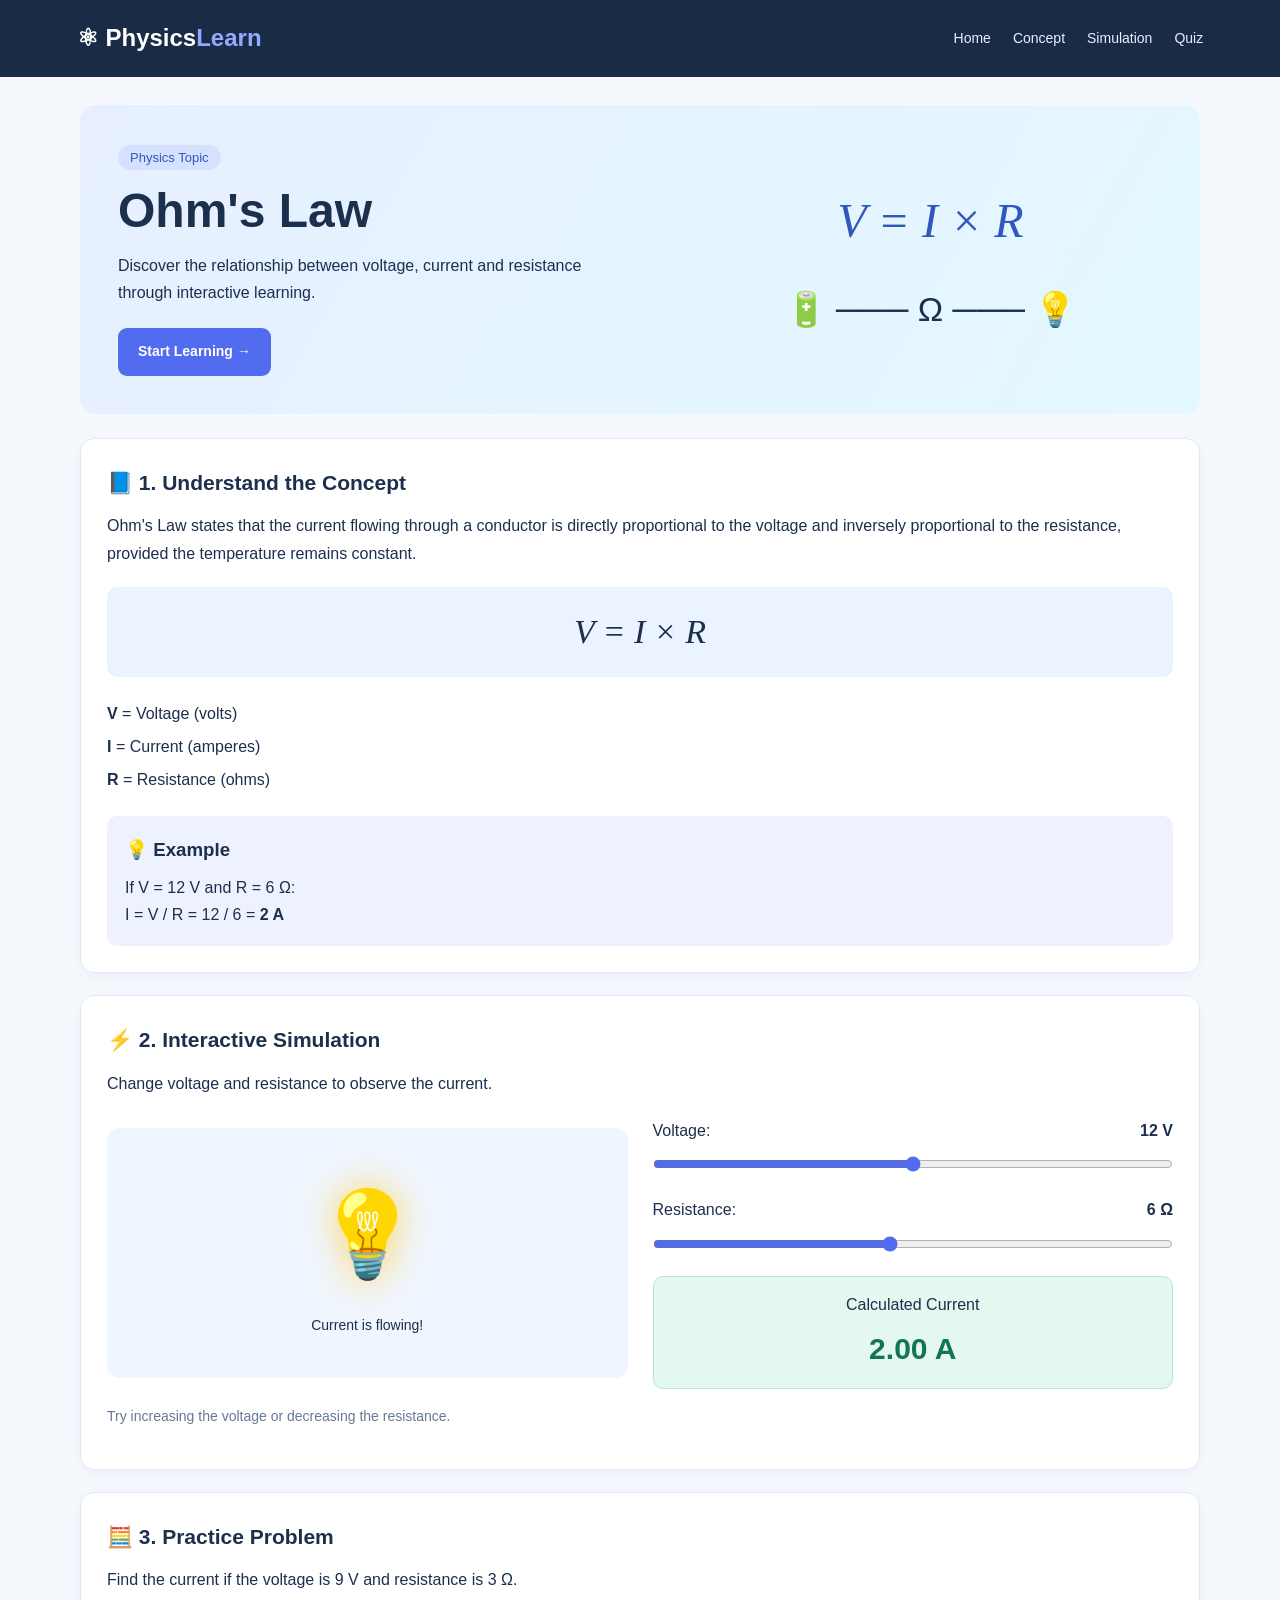
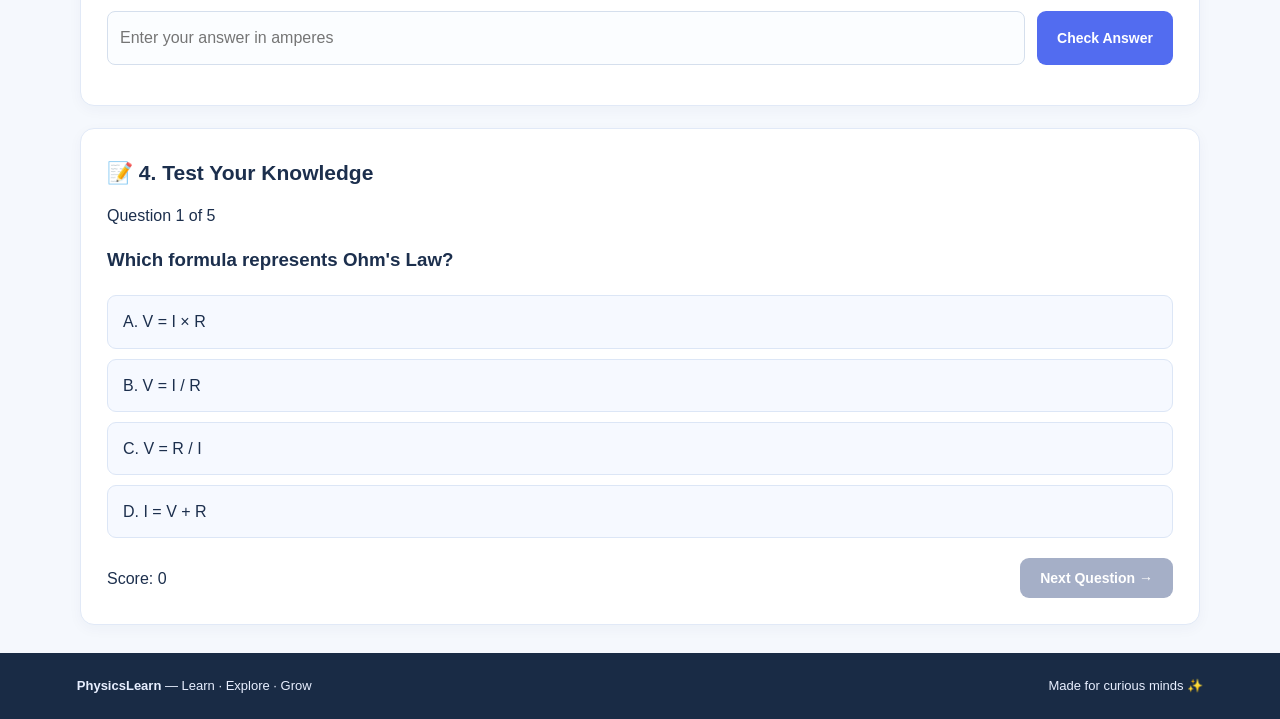
==== index.html @ 11afc1d6 "Added a commit" ====
<!DOCTYPE html>
<html lang="en">
<head>
  <meta charset="UTF-8">
  <meta name="viewport" content="width=device-width, initial-scale=1.0">
  <title>PhysicsLearn | Ohm's Law</title>
  <link rel="stylesheet" href="style.css">
</head>
<body>

  <header class="navbar">
    <a href="#" class="logo">⚛ Physics<span>Learn</span></a>
    <nav>
      <a href="#home">Home</a>
      <a href="#concept">Concept</a>
      <a href="#simulation">Simulation</a>
      <a href="#quiz">Quiz</a>
    </nav>
  </header>

  <main class="container">

    <!-- Hero section -->
    <section class="hero" id="home">
      <div>
        <span class="tag">Physics Topic</span>
        <h1>Ohm's Law</h1>
        <p>
          Discover the relationship between voltage, current
          and resistance through interactive learning.
        </p>
        <a href="#concept" class="btn">Start Learning →</a>
      </div>

      <div class="hero-formula">
        <span>V = I × R</span>
        <div class="circuit">🔋 ─── Ω ─── 💡</div>
      </div>
    </section>

    <!-- Concept section -->
    <section class="card" id="concept">
      <h2>📘 1. Understand the Concept</h2>

      <p>
        Ohm's Law states that the current flowing through
        a conductor is directly proportional to the voltage
        and inversely proportional to the resistance,
        provided the temperature remains constant.
      </p>

      <div class="formula">V = I × R</div>

      <ul class="definitions">
        <li><strong>V</strong> = Voltage (volts)</li>
        <li><strong>I</strong> = Current (amperes)</li>
        <li><strong>R</strong> = Resistance (ohms)</li>
      </ul>

      <div class="example">
        <h3>💡 Example</h3>
        <p>If V = 12 V and R = 6 Ω:</p>
        <p>I = V / R = 12 / 6 = <strong>2 A</strong></p>
      </div>
    </section>

    <!-- Interactive simulation -->
    <section class="card" id="simulation">
      <h2>⚡ 2. Interactive Simulation</h2>
      <p>Change voltage and resistance to observe the current.</p>

      <div class="simulation">
        <div class="bulb-area">
          <div id="bulb" class="bulb">💡</div>
          <p id="circuitStatus">Current is flowing!</p>
        </div>

        <div class="controls">
          <label for="voltage">
            Voltage: <strong><span id="voltageValue">12</span> V</strong>
          </label>
          <input type="range" id="voltage" min="0" max="24" value="12">

          <label for="resistance">
            Resistance: <strong><span id="resistanceValue">6</span> Ω</strong>
          </label>
          <input type="range" id="resistance" min="1" max="12" value="6">

          <div class="result">
            <span>Calculated Current</span>
            <h2 id="currentValue">2.00 A</h2>
          </div>
        </div>
      </div>
      <p class="hint">Try increasing the voltage or decreasing the resistance.</p>
    </section>

    <!-- Practice section -->
    <section class="card" id="practice">
      <h2>🧮 3. Practice Problem</h2>
      <p>Find the current if the voltage is 9 V and resistance is 3 Ω.</p>

      <form id="practiceForm">
        <input
          type="number"
          id="practiceAnswer"
          placeholder="Enter your answer in amperes"
          step="any"
          required
        >
        <button class="btn" type="submit">Check Answer</button>
      </form>

      <p id="practiceFeedback" class="feedback" aria-live="polite"></p>
    </section>

    <!-- Quiz section -->
    <section class="card" id="quiz">
      <h2>📝 4. Test Your Knowledge</h2>
      <p id="questionNumber">Question 1 of 5</p>
      <h3 id="questionText">Loading question...</h3>

      <div id="options" class="options"></div>

      <p id="quizFeedback" aria-live="polite"></p>

      <div class="quiz-footer">
        <span id="score">Score: 0</span>
        <button id="nextButton" class="btn" disabled>Next Question →</button>
      </div>
    </section>

  </main>

  <footer>
    <p><strong>PhysicsLearn</strong> — Learn · Explore · Grow</p>
    <p>Made for curious minds ✨</p>
  </footer>

  <script src="script.js"></script>
</body>
</html>
---- style.css ----
* {
  margin: 0;
  padding: 0;
  box-sizing: border-box;
}

html {
  scroll-behavior: smooth;
}

body {
  font-family: "Segoe UI", Arial, sans-serif;
  background: #f5f8fd;
  color: #1c2f4d;
  line-height: 1.7;
}

.navbar {
  background: #192b45;
  color: white;
  padding: 18px 6%;
  display: flex;
  align-items: center;
  justify-content: space-between;
  gap: 20px;
  flex-wrap: wrap;
}

.logo {
  color: white;
  font-size: 24px;
  font-weight: bold;
  text-decoration: none;
}

.logo span {
  color: #91aaff;
}

nav {
  display: flex;
  gap: 22px;
  flex-wrap: wrap;
}

nav a {
  color: #e8efff;
  text-decoration: none;
  font-size: 14px;
}

nav a:hover {
  color: #91aaff;
}

.container {
  width: min(1120px, 92%);
  margin: 28px auto;
}

.hero {
  background: linear-gradient(120deg, #e7efff, #e3f8ff);
  padding: 38px;
  border-radius: 16px;
  display: grid;
  grid-template-columns: 1.2fr 1fr;
  gap: 25px;
  align-items: center;
  margin-bottom: 24px;
}

.tag {
  background: #d5e1ff;
  color: #3158bc;
  padding: 5px 12px;
  border-radius: 20px;
  font-size: 13px;
}

h1 {
  font-size: clamp(34px, 5vw, 48px);
  margin: 12px 0;
  line-height: 1.2;
}

.hero p {
  max-width: 480px;
  margin-bottom: 22px;
}

.hero-formula {
  text-align: center;
}

.hero-formula span {
  font-size: clamp(30px, 4vw, 48px);
  font-family: Georgia, serif;
  font-style: italic;
  color: #3158bc;
}

.circuit {
  margin-top: 20px;
  font-size: clamp(20px, 3vw, 34px);
}

.btn {
  display: inline-block;
  background: #526cf0;
  color: white;
  border: none;
  border-radius: 9px;
  padding: 12px 20px;
  font-size: 14px;
  font-weight: 600;
  text-decoration: none;
  cursor: pointer;
  transition: background 0.2s, transform 0.2s;
}

.btn:hover {
  background: #3e54d0;
  transform: translateY(-1px);
}

.btn:disabled {
  background: #a5afc7;
  cursor: not-allowed;
  transform: none;
}

.card {
  background: white;
  border: 1px solid #e1e9f7;
  border-radius: 14px;
  padding: 26px;
  margin-bottom: 22px;
  box-shadow: 0 4px 14px rgba(30, 55, 100, 0.04);
  scroll-margin-top: 20px;
}

.card h2 {
  font-size: 21px;
  margin-bottom: 12px;
}

.card > p {
  margin-bottom: 14px;
}

.formula {
  background: #eaf3ff;
  padding: 16px;
  text-align: center;
  font-family: Georgia, serif;
  font-size: 34px;
  font-style: italic;
  margin: 20px 0;
  border-radius: 10px;
}

.definitions {
  list-style: none;
  margin: 12px 0 20px;
}

.definitions li {
  padding: 3px 0;
}

.example {
  background: #eef2ff;
  border-radius: 10px;
  padding: 18px;
}

.example h3 {
  margin-bottom: 8px;
}

.simulation {
  display: grid;
  grid-template-columns: 1fr 1fr;
  gap: 25px;
  margin-top: 20px;
  align-items: center;
}

.bulb-area {
  background: #f0f6ff;
  border-radius: 12px;
  min-height: 250px;
  display: flex;
  flex-direction: column;
  align-items: center;
  justify-content: center;
  gap: 14px;
}

.bulb {
  font-size: 78px;
  filter: grayscale(1);
  transition: filter 0.25s, transform 0.25s;
}

.bulb.lit {
  filter: grayscale(0) drop-shadow(0 0 18px #ffd45b);
  transform: scale(1.08);
}

.bulb-area p {
  font-size: 14px;
}

.controls {
  display: flex;
  flex-direction: column;
  gap: 12px;
}

.controls label {
  display: flex;
  justify-content: space-between;
  gap: 12px;
}

input[type="range"] {
  width: 100%;
  accent-color: #526cf0;
  cursor: pointer;
  margin-bottom: 12px;
}

.result {
  background: #e4f8ef;
  border: 1px solid #b8e8d0;
  padding: 14px;
  text-align: center;
  border-radius: 10px;
}

.result h2 {
  font-size: 30px;
  color: #137653;
  margin: 5px 0 0;
}

.hint {
  color: #667995;
  font-size: 14px;
  margin-top: 16px;
}

#practiceForm {
  display: flex;
  gap: 12px;
  flex-wrap: wrap;
  margin-top: 18px;
}

#practiceAnswer {
  flex: 1;
  min-width: 180px;
}

input[type="number"] {
  border: 1px solid #d5dfed;
  background: #fbfdff;
  padding: 12px;
  border-radius: 8px;
  font: inherit;
}

.feedback {
  margin-top: 12px;
  font-weight: 600;
}

.options {
  display: grid;
  gap: 10px;
  margin: 20px 0;
}

.option {
  background: #f6f9ff;
  border: 1px solid #dce6f6;
  padding: 12px 15px;
  border-radius: 9px;
  cursor: pointer;
  text-align: left;
  color: #1c2f4d;
  font: inherit;
}

.option:hover:not(:disabled) {
  border-color: #526cf0;
  background: #edf1ff;
}

.option:disabled {
  cursor: default;
}

.option.correct {
  background: #e3f8ed;
  border-color: #36a879;
}

.option.incorrect {
  background: #fff0f0;
  border-color: #dc7777;
}

.quiz-footer {
  display: flex;
  justify-content: space-between;
  align-items: center;
  gap: 15px;
  flex-wrap: wrap;
}

#quizFeedback {
  font-weight: 600;
  margin-bottom: 12px;
}

footer {
  background: #192b45;
  color: #e8efff;
  padding: 22px 6%;
  display: flex;
  justify-content: space-between;
  gap: 12px;
  flex-wrap: wrap;
  font-size: 13px;
}

@media (max-width: 700px) {
  .navbar {
    flex-direction: column;
    align-items: flex-start;
  }

  nav {
    gap: 14px;
  }

  .hero {
    grid-template-columns: 1fr;
    padding: 25px;
  }

  .hero-formula {
    padding-top: 10px;
  }

  .card {
    padding: 19px;
  }

  .simulation {
    grid-template-columns: 1fr;
  }

  .bulb-area {
    min-height: 190px;
  }

  footer {
    flex-direction: column;
  }
}
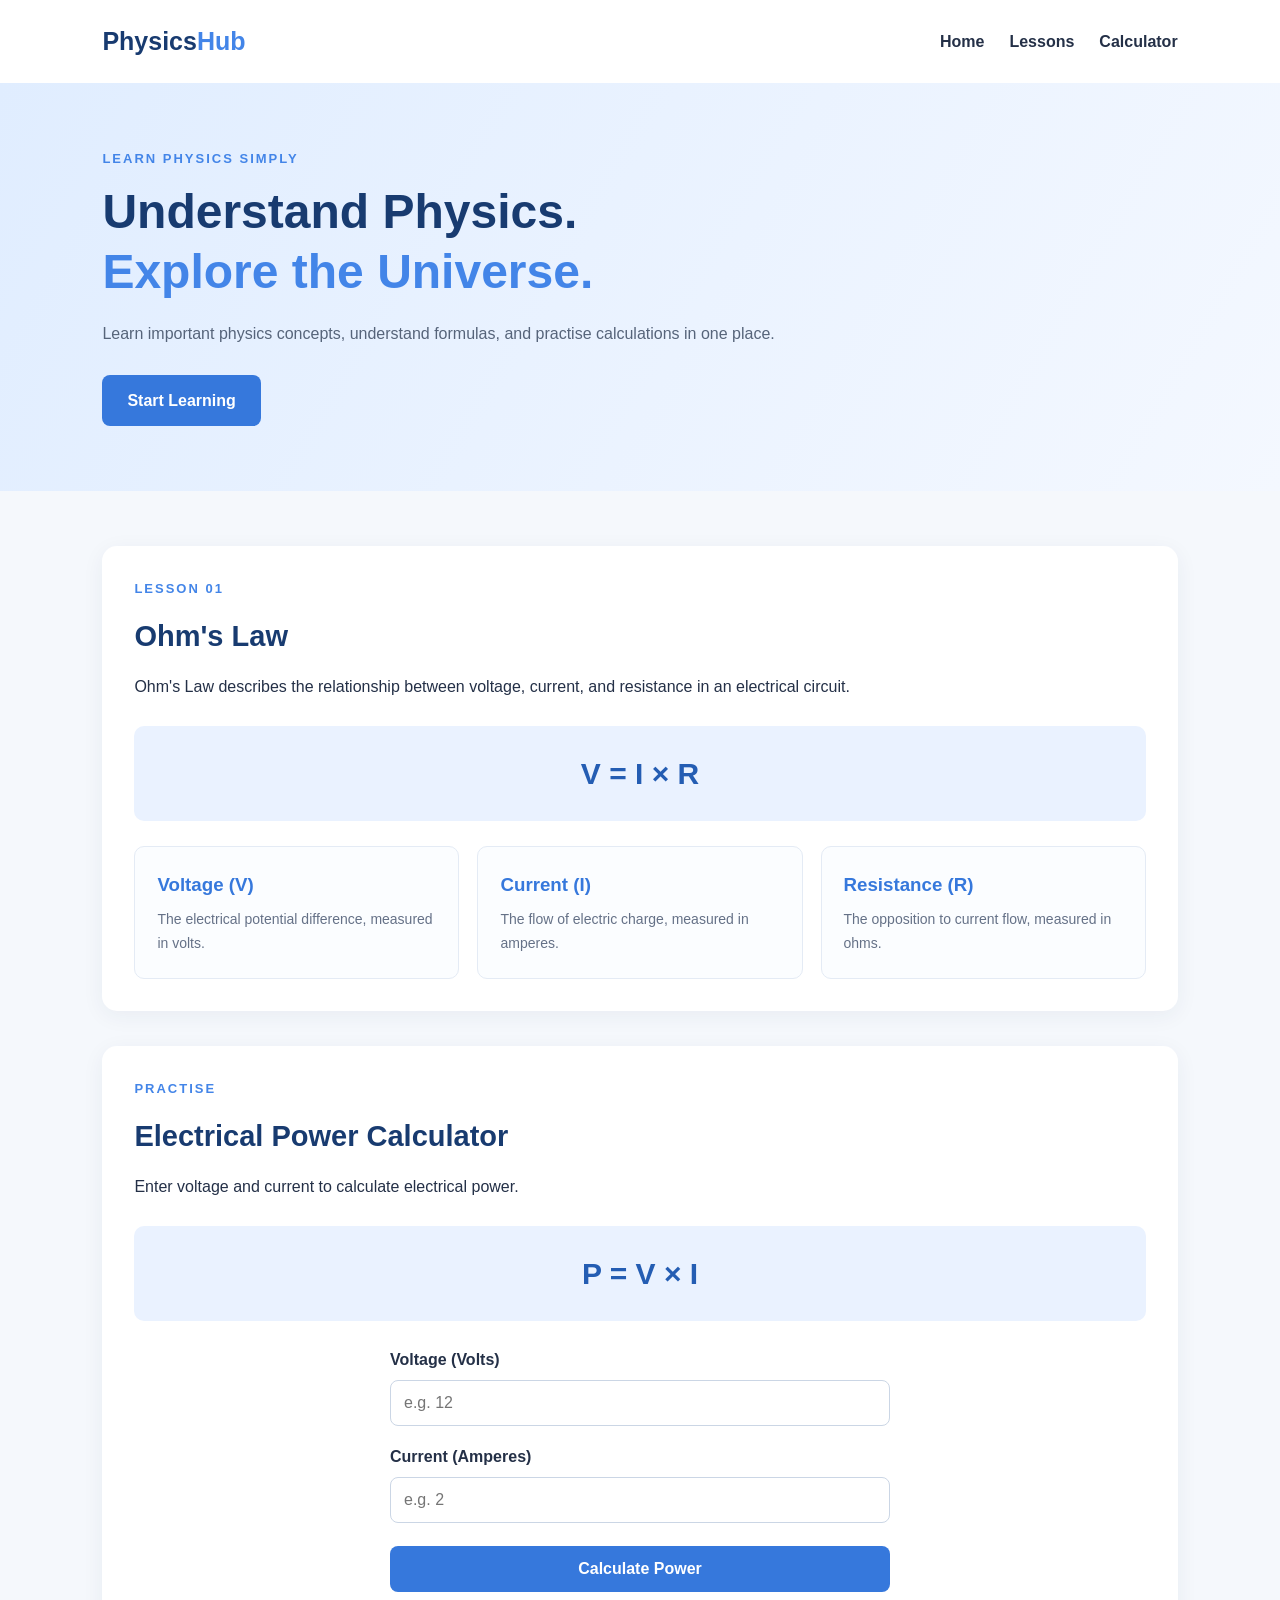
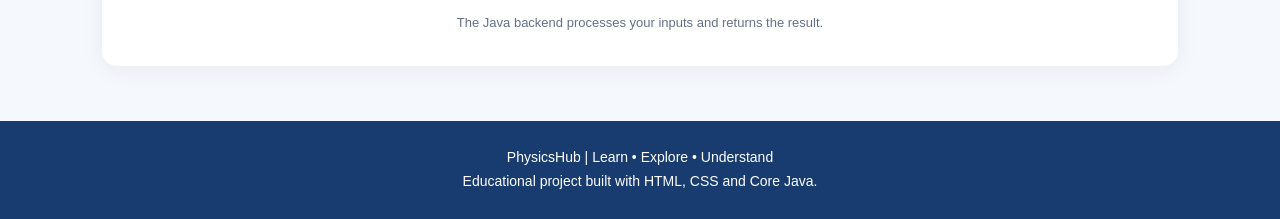
==== commit 9e6f0e58: "added new file" ====
--- a/index.html
+++ b/index.html
@@ -2,142 +2,114 @@
 <!DOCTYPE html>
 <html lang="en">
 <head>
-  <meta charset="UTF-8">
-  <meta name="viewport" content="width=device-width, initial-scale=1.0">
-  <title>PhysicsLearn | Ohm's Law</title>
-  <link rel="stylesheet" href="style.css">
+    <meta charset="UTF-8">
+    <meta name="viewport" content="width=device-width, initial-scale=1.0">
+    <title>Physics Learning Hub</title>
+    <link rel="stylesheet" href="/style.css">
 </head>
 <body>
 
-  <header class="navbar">
-    <a href="#" class="logo">⚛ Physics<span>Learn</span></a>
-    <nav>
-      <a href="#home">Home</a>
-      <a href="#concept">Concept</a>
-      <a href="#simulation">Simulation</a>
-      <a href="#quiz">Quiz</a>
-    </nav>
-  </header>
+    <header class="header">
+        <div class="logo">Physics<span>Hub</span></div>
+        <nav>
+            <a href="#home">Home</a>
+            <a href="#lesson">Lessons</a>
+            <a href="#calculator">Calculator</a>
+        </nav>
+    </header>
 
-  <main class="container">
-
-    <!-- Hero section -->
     <section class="hero" id="home">
-      <div>
-        <span class="tag">Physics Topic</span>
-        <h1>Ohm's Law</h1>
-        <p>
-          Discover the relationship between voltage, current
-          and resistance through interactive learning.
-        </p>
-        <a href="#concept" class="btn">Start Learning →</a>
-      </div>
-
-      <div class="hero-formula">
-        <span>V = I × R</span>
-        <div class="circuit">🔋 ─── Ω ─── 💡</div>
-      </div>
+        <div class="hero-content">
+            <p class="tag">LEARN PHYSICS SIMPLY</p>
+            <h1>Understand Physics.<br><span>Explore the Universe.</span></h1>
+            <p>
+                Learn important physics concepts, understand formulas,
+                and practise calculations in one place.
+            </p>
+            <a href="#lesson" class="btn">Start Learning</a>
+        </div>
     </section>
 
-    <!-- Concept section -->
-    <section class="card" id="concept">
-      <h2>📘 1. Understand the Concept</h2>
+    <main class="container">
 
-      <p>
-        Ohm's Law states that the current flowing through
-        a conductor is directly proportional to the voltage
-        and inversely proportional to the resistance,
-        provided the temperature remains constant.
-      </p>
+        <section id="lesson" class="lesson">
+            <p class="tag">LESSON 01</p>
+            <h2>Ohm's Law</h2>
 
-      <div class="formula">V = I × R</div>
+            <p>
+                Ohm's Law describes the relationship between voltage,
+                current, and resistance in an electrical circuit.
+            </p>
 
-      <ul class="definitions">
-        <li><strong>V</strong> = Voltage (volts)</li>
-        <li><strong>I</strong> = Current (amperes)</li>
-        <li><strong>R</strong> = Resistance (ohms)</li>
-      </ul>
+            <div class="formula">
+                V = I × R
+            </div>
 
-      <div class="example">
-        <h3>💡 Example</h3>
-        <p>If V = 12 V and R = 6 Ω:</p>
-        <p>I = V / R = 12 / 6 = <strong>2 A</strong></p>
-      </div>
-    </section>
+            <div class="concept-grid">
+                <article class="concept">
+                    <h3>Voltage (V)</h3>
+                    <p>The electrical potential difference, measured in volts.</p>
+                </article>
 
-    <!-- Interactive simulation -->
-    <section class="card" id="simulation">
-      <h2>⚡ 2. Interactive Simulation</h2>
-      <p>Change voltage and resistance to observe the current.</p>
+                <article class="concept">
+                    <h3>Current (I)</h3>
+                    <p>The flow of electric charge, measured in amperes.</p>
+                </article>
 
-      <div class="simulation">
-        <div class="bulb-area">
-          <div id="bulb" class="bulb">💡</div>
-          <p id="circuitStatus">Current is flowing!</p>
-        </div>
+                <article class="concept">
+                    <h3>Resistance (R)</h3>
+                    <p>The opposition to current flow, measured in ohms.</p>
+                </article>
+            </div>
+        </section>
 
-        <div class="controls">
-          <label for="voltage">
-            Voltage: <strong><span id="voltageValue">12</span> V</strong>
-          </label>
-          <input type="range" id="voltage" min="0" max="24" value="12">
+        <section id="calculator" class="calculator">
+            <p class="tag">PRACTISE</p>
+            <h2>Electrical Power Calculator</h2>
 
-          <label for="resistance">
-            Resistance: <strong><span id="resistanceValue">6</span> Ω</strong>
-          </label>
-          <input type="range" id="resistance" min="1" max="12" value="6">
+            <p>
+                Enter voltage and current to calculate electrical power.
+            </p>
 
-          <div class="result">
-            <span>Calculated Current</span>
-            <h2 id="currentValue">2.00 A</h2>
-          </div>
-        </div>
-      </div>
-      <p class="hint">Try increasing the voltage or decreasing the resistance.</p>
-    </section>
+            <div class="formula">
+                P = V × I
+            </div>
 
-    <!-- Practice section -->
-    <section class="card" id="practice">
-      <h2>🧮 3. Practice Problem</h2>
-      <p>Find the current if the voltage is 9 V and resistance is 3 Ω.</p>
+            <form action="/calculate" method="POST">
+                <label for="voltage">Voltage (Volts)</label>
+                <input
+                    type="number"
+                    id="voltage"
+                    name="voltage"
+                    min="0"
+                    step="any"
+                    placeholder="e.g. 12"
+                    required>
 
-      <form id="practiceForm">
-        <input
-          type="number"
-          id="practiceAnswer"
-          placeholder="Enter your answer in amperes"
-          step="any"
-          required
-        >
-        <button class="btn" type="submit">Check Answer</button>
-      </form>
+                <label for="current">Current (Amperes)</label>
+                <input
+                    type="number"
+                    id="current"
+                    name="current"
+                    min="0"
+                    step="any"
+                    placeholder="e.g. 2"
+                    required>
 
-      <p id="practiceFeedback" class="feedback" aria-live="polite"></p>
-    </section>
+                <button type="submit">Calculate Power</button>
+            </form>
 
-    <!-- Quiz section -->
-    <section class="card" id="quiz">
-      <h2>📝 4. Test Your Knowledge</h2>
-      <p id="questionNumber">Question 1 of 5</p>
-      <h3 id="questionText">Loading question...</h3>
+            <p class="note">
+                The Java backend processes your inputs and returns the result.
+            </p>
+        </section>
 
-      <div id="options" class="options"></div>
+    </main>
 
-      <p id="quizFeedback" aria-live="polite"></p>
+    <footer>
+        <p>PhysicsHub | Learn • Explore • Understand</p>
+        <p>Educational project built with HTML, CSS and Core Java.</p>
+    </footer>
 
-      <div class="quiz-footer">
-        <span id="score">Score: 0</span>
-        <button id="nextButton" class="btn" disabled>Next Question →</button>
-      </div>
-    </section>
-
-  </main>
-
-  <footer>
-    <p><strong>PhysicsLearn</strong> — Learn · Explore · Grow</p>
-    <p>Made for curious minds ✨</p>
-  </footer>
-
-  <script src="script.js"></script>
 </body>
-</html>
+</html>
--- a/style.css
+++ b/style.css
@@ -1,374 +1,244 @@
 
 * {
-  margin: 0;
-  padding: 0;
-  box-sizing: border-box;
+    margin: 0;
+    padding: 0;
+    box-sizing: border-box;
 }
 
 html {
-  scroll-behavior: smooth;
+    scroll-behavior: smooth;
 }
 
 body {
-  font-family: "Segoe UI", Arial, sans-serif;
-  background: #f5f8fd;
-  color: #1c2f4d;
-  line-height: 1.7;
-}
-
-.navbar {
-  background: #192b45;
-  color: white;
-  padding: 18px 6%;
-  display: flex;
-  align-items: center;
-  justify-content: space-between;
-  gap: 20px;
-  flex-wrap: wrap;
+    font-family: Arial, sans-serif;
+    background: #f5f8fc;
+    color: #243047;
+    line-height: 1.7;
+}
+
+.header {
+    display: flex;
+    justify-content: space-between;
+    align-items: center;
+    padding: 20px 8%;
+    background: #ffffff;
+    box-shadow: 0 2px 12px rgba(0, 0, 0, 0.05);
 }
 
 .logo {
-  color: white;
-  font-size: 24px;
-  font-weight: bold;
-  text-decoration: none;
+    font-size: 25px;
+    font-weight: bold;
+    color: #183b70;
 }
 
 .logo span {
-  color: #91aaff;
+    color: #4385e8;
 }
 
 nav {
-  display: flex;
-  gap: 22px;
-  flex-wrap: wrap;
+    display: flex;
+    gap: 25px;
 }
 
 nav a {
-  color: #e8efff;
-  text-decoration: none;
-  font-size: 14px;
+    text-decoration: none;
+    color: #243047;
+    font-weight: 600;
 }
 
 nav a:hover {
-  color: #91aaff;
+    color: #4385e8;
+}
+
+.hero {
+    min-height: 390px;
+    display: flex;
+    align-items: center;
+    padding: 65px 8%;
+    background: linear-gradient(120deg, #e0edff, #f4f8ff);
+}
+
+.hero-content {
+    max-width: 700px;
+}
+
+.tag {
+    color: #4385e8;
+    font-weight: bold;
+    font-size: 13px;
+    letter-spacing: 2px;
+    margin-bottom: 12px;
+}
+
+.hero h1 {
+    font-size: clamp(32px, 5vw, 48px);
+    line-height: 1.25;
+    margin-bottom: 18px;
+    color: #183b70;
+}
+
+.hero h1 span {
+    color: #4385e8;
+}
+
+.hero-content > p:not(.tag) {
+    margin-bottom: 28px;
+    color: #56647a;
+}
+
+.btn {
+    display: inline-block;
+    padding: 12px 25px;
+    border-radius: 8px;
+    background: #3678dc;
+    color: white;
+    text-decoration: none;
+    font-weight: bold;
+}
+
+.btn:hover {
+    background: #245db3;
 }
 
 .container {
-  width: min(1120px, 92%);
-  margin: 28px auto;
-}
-
-.hero {
-  background: linear-gradient(120deg, #e7efff, #e3f8ff);
-  padding: 38px;
-  border-radius: 16px;
-  display: grid;
-  grid-template-columns: 1.2fr 1fr;
-  gap: 25px;
-  align-items: center;
-  margin-bottom: 24px;
-}
-
-.tag {
-  background: #d5e1ff;
-  color: #3158bc;
-  padding: 5px 12px;
-  border-radius: 20px;
-  font-size: 13px;
-}
-
-h1 {
-  font-size: clamp(34px, 5vw, 48px);
-  margin: 12px 0;
-  line-height: 1.2;
-}
-
-.hero p {
-  max-width: 480px;
-  margin-bottom: 22px;
-}
-
-.hero-formula {
-  text-align: center;
-}
-
-.hero-formula span {
-  font-size: clamp(30px, 4vw, 48px);
-  font-family: Georgia, serif;
-  font-style: italic;
-  color: #3158bc;
-}
-
-.circuit {
-  margin-top: 20px;
-  font-size: clamp(20px, 3vw, 34px);
-}
-
-.btn {
-  display: inline-block;
-  background: #526cf0;
-  color: white;
-  border: none;
-  border-radius: 9px;
-  padding: 12px 20px;
-  font-size: 14px;
-  font-weight: 600;
-  text-decoration: none;
-  cursor: pointer;
-  transition: background 0.2s, transform 0.2s;
-}
-
-.btn:hover {
-  background: #3e54d0;
-  transform: translateY(-1px);
-}
-
-.btn:disabled {
-  background: #a5afc7;
-  cursor: not-allowed;
-  transform: none;
-}
-
-.card {
-  background: white;
-  border: 1px solid #e1e9f7;
-  border-radius: 14px;
-  padding: 26px;
-  margin-bottom: 22px;
-  box-shadow: 0 4px 14px rgba(30, 55, 100, 0.04);
-  scroll-margin-top: 20px;
-}
-
-.card h2 {
-  font-size: 21px;
-  margin-bottom: 12px;
-}
-
-.card > p {
-  margin-bottom: 14px;
+    width: 84%;
+    max-width: 1100px;
+    margin: 55px auto;
+}
+
+.lesson,
+.calculator {
+    background: white;
+    padding: 32px;
+    border-radius: 15px;
+    margin-bottom: 35px;
+    box-shadow: 0 5px 22px rgba(29, 53, 87, 0.06);
+}
+
+h2 {
+    color: #183b70;
+    font-size: 29px;
+    margin-bottom: 12px;
 }
 
 .formula {
-  background: #eaf3ff;
-  padding: 16px;
-  text-align: center;
-  font-family: Georgia, serif;
-  font-size: 34px;
-  font-style: italic;
-  margin: 20px 0;
-  border-radius: 10px;
-}
-
-.definitions {
-  list-style: none;
-  margin: 12px 0 20px;
-}
-
-.definitions li {
-  padding: 3px 0;
-}
-
-.example {
-  background: #eef2ff;
-  border-radius: 10px;
-  padding: 18px;
-}
-
-.example h3 {
-  margin-bottom: 8px;
-}
-
-.simulation {
-  display: grid;
-  grid-template-columns: 1fr 1fr;
-  gap: 25px;
-  margin-top: 20px;
-  align-items: center;
-}
-
-.bulb-area {
-  background: #f0f6ff;
-  border-radius: 12px;
-  min-height: 250px;
-  display: flex;
-  flex-direction: column;
-  align-items: center;
-  justify-content: center;
-  gap: 14px;
-}
-
-.bulb {
-  font-size: 78px;
-  filter: grayscale(1);
-  transition: filter 0.25s, transform 0.25s;
-}
-
-.bulb.lit {
-  filter: grayscale(0) drop-shadow(0 0 18px #ffd45b);
-  transform: scale(1.08);
-}
-
-.bulb-area p {
-  font-size: 14px;
-}
-
-.controls {
-  display: flex;
-  flex-direction: column;
-  gap: 12px;
-}
-
-.controls label {
-  display: flex;
-  justify-content: space-between;
-  gap: 12px;
-}
-
-input[type="range"] {
-  width: 100%;
-  accent-color: #526cf0;
-  cursor: pointer;
-  margin-bottom: 12px;
-}
-
-.result {
-  background: #e4f8ef;
-  border: 1px solid #b8e8d0;
-  padding: 14px;
-  text-align: center;
-  border-radius: 10px;
-}
-
-.result h2 {
-  font-size: 30px;
-  color: #137653;
-  margin: 5px 0 0;
-}
-
-.hint {
-  color: #667995;
-  font-size: 14px;
-  margin-top: 16px;
-}
-
-#practiceForm {
-  display: flex;
-  gap: 12px;
-  flex-wrap: wrap;
-  margin-top: 18px;
-}
-
-#practiceAnswer {
-  flex: 1;
-  min-width: 180px;
-}
-
-input[type="number"] {
-  border: 1px solid #d5dfed;
-  background: #fbfdff;
-  padding: 12px;
-  border-radius: 8px;
-  font: inherit;
-}
-
-.feedback {
-  margin-top: 12px;
-  font-weight: 600;
-}
-
-.options {
-  display: grid;
-  gap: 10px;
-  margin: 20px 0;
-}
-
-.option {
-  background: #f6f9ff;
-  border: 1px solid #dce6f6;
-  padding: 12px 15px;
-  border-radius: 9px;
-  cursor: pointer;
-  text-align: left;
-  color: #1c2f4d;
-  font: inherit;
-}
-
-.option:hover:not(:disabled) {
-  border-color: #526cf0;
-  background: #edf1ff;
-}
-
-.option:disabled {
-  cursor: default;
-}
-
-.option.correct {
-  background: #e3f8ed;
-  border-color: #36a879;
-}
-
-.option.incorrect {
-  background: #fff0f0;
-  border-color: #dc7777;
-}
-
-.quiz-footer {
-  display: flex;
-  justify-content: space-between;
-  align-items: center;
-  gap: 15px;
-  flex-wrap: wrap;
-}
-
-#quizFeedback {
-  font-weight: 600;
-  margin-bottom: 12px;
+    background: #eaf2ff;
+    color: #245db3;
+    text-align: center;
+    font-size: 30px;
+    font-weight: bold;
+    padding: 22px;
+    border-radius: 10px;
+    margin: 25px 0;
+}
+
+.concept-grid {
+    display: grid;
+    grid-template-columns: repeat(3, 1fr);
+    gap: 18px;
+    margin-top: 25px;
+}
+
+.concept {
+    padding: 22px;
+    border: 1px solid #e4ebf5;
+    border-radius: 10px;
+    background: #fbfdff;
+}
+
+.concept h3 {
+    color: #3678dc;
+    margin-bottom: 8px;
+}
+
+.concept p {
+    color: #657187;
+    font-size: 14px;
+}
+
+.calculator form {
+    max-width: 500px;
+    margin: 25px auto 0;
+}
+
+.calculator label {
+    display: block;
+    font-weight: bold;
+    margin: 17px 0 7px;
+}
+
+.calculator input {
+    width: 100%;
+    padding: 13px;
+    border: 1px solid #cbd6e5;
+    border-radius: 8px;
+    font-size: 16px;
+    outline: none;
+}
+
+.calculator input:focus {
+    border-color: #4385e8;
+    box-shadow: 0 0 0 3px #e0edff;
+}
+
+.calculator button {
+    width: 100%;
+    margin-top: 23px;
+    padding: 14px;
+    border: none;
+    border-radius: 8px;
+    background: #3678dc;
+    color: white;
+    font-size: 16px;
+    font-weight: bold;
+    cursor: pointer;
+}
+
+.calculator button:hover {
+    background: #245db3;
+}
+
+.note {
+    margin-top: 20px;
+    text-align: center;
+    color: #657187;
+    font-size: 13px;
 }
 
 footer {
-  background: #192b45;
-  color: #e8efff;
-  padding: 22px 6%;
-  display: flex;
-  justify-content: space-between;
-  gap: 12px;
-  flex-wrap: wrap;
-  font-size: 13px;
+    padding: 25px;
+    text-align: center;
+    background: #183b70;
+    color: white;
+    font-size: 14px;
 }
 
 @media (max-width: 700px) {
-  .navbar {
-    flex-direction: column;
-    align-items: flex-start;
-  }
-
-  nav {
-    gap: 14px;
-  }
-
-  .hero {
-    grid-template-columns: 1fr;
-    padding: 25px;
-  }
-
-  .hero-formula {
-    padding-top: 10px;
-  }
-
-  .card {
-    padding: 19px;
-  }
-
-  .simulation {
-    grid-template-columns: 1fr;
-  }
-
-  .bulb-area {
-    min-height: 190px;
-  }
-
-  footer {
-    flex-direction: column;
-  }
-}
+    .header {
+        flex-direction: column;
+        gap: 12px;
+    }
+
+    nav {
+        gap: 15px;
+        flex-wrap: wrap;
+        justify-content: center;
+    }
+
+    .hero {
+        padding: 50px 7%;
+    }
+
+    .container {
+        width: 92%;
+    }
+
+    .lesson,
+    .calculator {
+        padding: 22px;
+    }
+
+    .concept-grid {
+        grid-template-columns: 1fr;
+    }
+}
